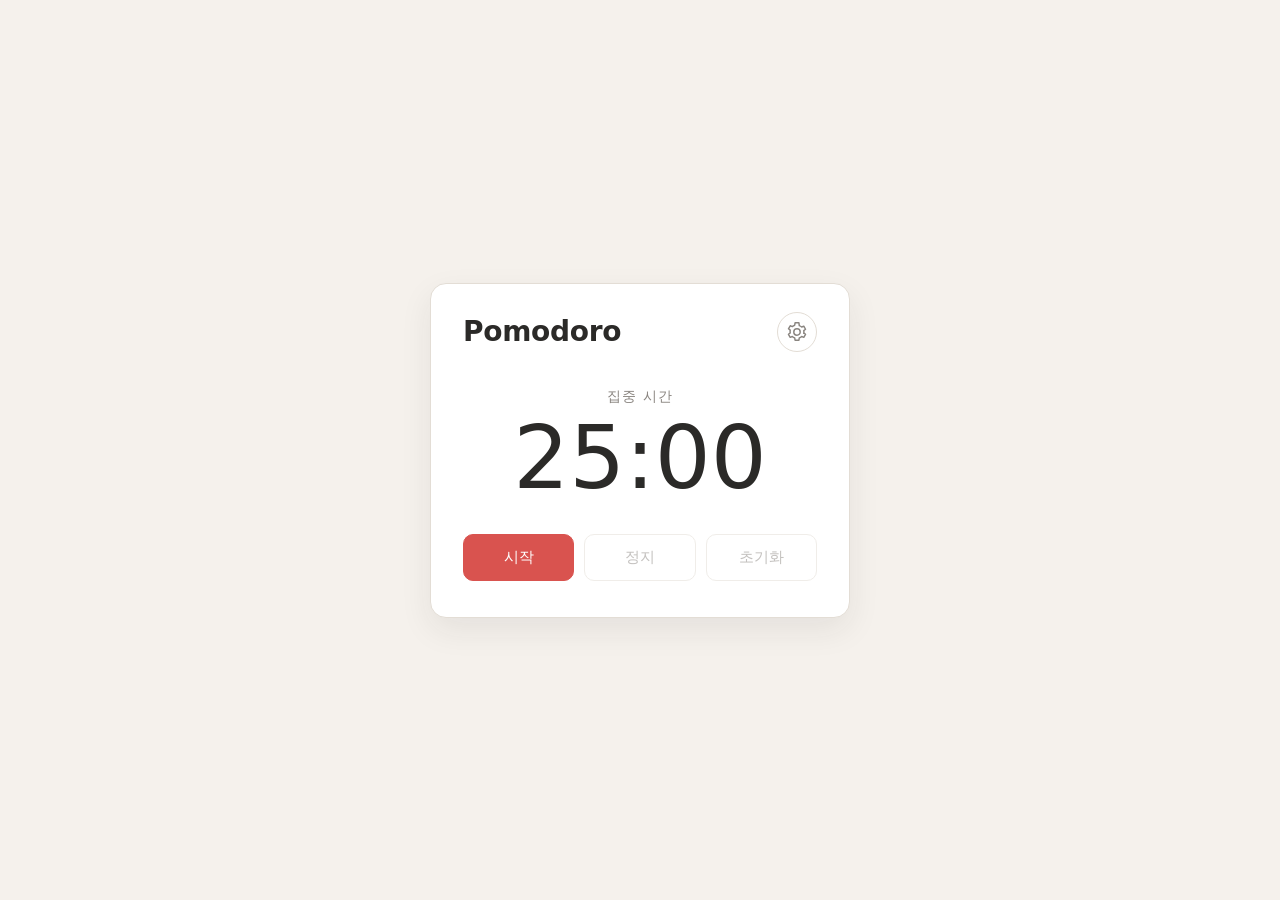
==== index.html @ 8ee6ff5f "init" ====
<!DOCTYPE html>
<html lang="ko">
<head>
  <meta charset="UTF-8">
  <meta name="viewport" content="width=device-width, initial-scale=1.0">
  <title>Pomodoro</title>
  <link rel="stylesheet" href="index.css">
</head>
<body>
  <main class="app">
    <header class="app__header">
      <h1 class="title">Pomodoro</h1>
      <a href="settings.html" class="btn btn--icon" aria-label="설정">
        <svg viewBox="0 0 24 24" width="22" height="22" aria-hidden="true">
          <path d="M12 15.5a3.5 3.5 0 1 0 0-7 3.5 3.5 0 0 0 0 7Z" />
          <path d="M19.4 13.5a7.9 7.9 0 0 0 0-3l1.9-1.5-1.9-3.3-2.3.9a7.7 7.7 0 0 0-2.6-1.5L14.1 2H9.9l-.4 2.6a7.7 7.7 0 0 0-2.6 1.5l-2.3-.9-1.9 3.3 1.9 1.5a7.9 7.9 0 0 0 0 3l-1.9 1.5 1.9 3.3 2.3-.9a7.7 7.7 0 0 0 2.6 1.5l.4 2.6h4.2l.4-2.6a7.7 7.7 0 0 0 2.6-1.5l2.3.9 1.9-3.3-1.9-1.5Z" />
        </svg>
      </a>
    </header>

    <section class="timer" aria-labelledby="timer-label">
      <p class="timer__label" id="timer-label">집중 시간</p>
      <p class="timer__display"><time id="display" datetime="PT25M">25:00</time></p>
    </section>

    <div class="controls">
      <button type="button" class="btn btn--primary" id="start">시작</button>
      <button type="button" class="btn" id="stop">정지</button>
      <button type="button" class="btn" id="reset">초기화</button>
    </div>
  </main>

  <script src="storage.js"></script>
  <script src="script.js"></script>
</body>
</html>
---- index.css ----
:root {
  --bg: #f5f1ec;
  --surface: #ffffff;
  --text: #2b2a28;
  --text-muted: #8a8580;
  --border: #e3ddd5;
  --accent: #d9534f;
  --accent-dark: #bf3f3b;
  --radius: 16px;
}

* {
  box-sizing: border-box;
}

body {
  margin: 0;
  min-height: 100vh;
  display: flex;
  align-items: center;
  justify-content: center;
  padding: 24px;
  background-color: var(--bg);
  color: var(--text);
  font-family: "Segoe UI", "Malgun Gothic", system-ui, sans-serif;
}

.app {
  width: 100%;
  max-width: 420px;
  padding: 28px 32px 36px;
  background-color: var(--surface);
  border: 1px solid var(--border);
  border-radius: var(--radius);
  box-shadow: 0 12px 32px rgba(43, 42, 40, 0.08);
}

.app__header {
  display: flex;
  align-items: center;
  justify-content: space-between;
  gap: 12px;
}

.title {
  margin: 0;
  font-size: 1.75rem;
  font-weight: 600;
  letter-spacing: -0.01em;
}

/* Timer */
.timer {
  margin: 36px 0 32px;
  text-align: center;
}

.timer__label {
  margin: 0 0 8px;
  font-size: 0.875rem;
  color: var(--text-muted);
  letter-spacing: 0.08em;
}

.timer__display {
  margin: 0;
  font-size: clamp(3.5rem, 18vw, 5.5rem);
  font-weight: 300;
  font-variant-numeric: tabular-nums;
  line-height: 1;
}

/* Buttons */
.controls {
  display: flex;
  gap: 10px;
}

.btn {
  flex: 1;
  padding: 12px 16px;
  font: inherit;
  font-size: 0.95rem;
  color: var(--text);
  background-color: var(--surface);
  border: 1px solid var(--border);
  border-radius: 10px;
  cursor: pointer;
  transition: background-color 0.15s, border-color 0.15s, color 0.15s;
}

.btn:hover:not(:disabled) {
  background-color: var(--bg);
}

.btn:disabled {
  color: var(--text-muted);
  cursor: not-allowed;
  opacity: 0.5;
}

.btn:focus-visible {
  outline: 2px solid var(--accent);
  outline-offset: 2px;
}

.btn--primary {
  color: #fff;
  background-color: var(--accent);
  border-color: var(--accent);
}

.btn--primary:hover:not(:disabled) {
  background-color: var(--accent-dark);
  border-color: var(--accent-dark);
}

.btn--primary:disabled {
  color: #fff;
}

.btn--icon {
  flex: 0 0 auto;
  display: grid;
  place-items: center;
  width: 40px;
  height: 40px;
  padding: 0;
  border-radius: 50%;
  color: var(--text-muted);
}

.btn--icon:hover {
  color: var(--text);
}

.btn--icon svg {
  fill: none;
  stroke: currentColor;
  stroke-width: 1.6;
  stroke-linecap: round;
  stroke-linejoin: round;
}
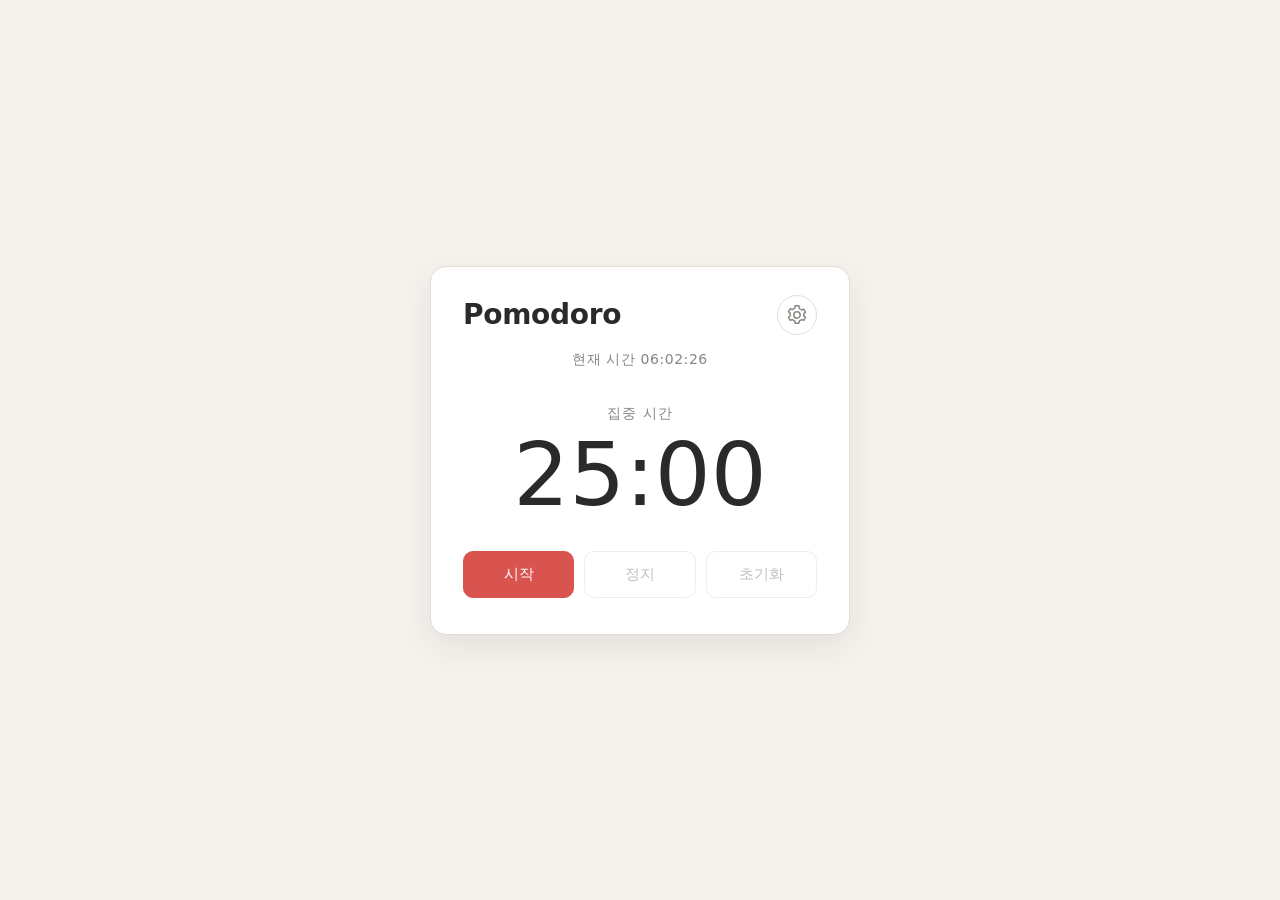
==== commit ffcdded0: "클로드 권한 설정 +  현재 시간 기능 추가" ====
--- a/index.html
+++ b/index.html
@@ -18,6 +18,8 @@
       </a>
     </header>
 
+    <p class="clock">현재 시간 <time id="clock">--:--:--</time></p>
+
     <section class="timer" aria-labelledby="timer-label">
       <p class="timer__label" id="timer-label">집중 시간</p>
       <p class="timer__display"><time id="display" datetime="PT25M">25:00</time></p>
--- a/index.css
+++ b/index.css
@@ -47,6 +47,16 @@
   font-size: 1.75rem;
   font-weight: 600;
   letter-spacing: -0.01em;
+}
+
+/* Clock */
+.clock {
+  margin: 16px 0 0;
+  font-size: 0.875rem;
+  color: var(--text-muted);
+  letter-spacing: 0.04em;
+  text-align: center;
+  font-variant-numeric: tabular-nums;
 }
 
 /* Timer */
